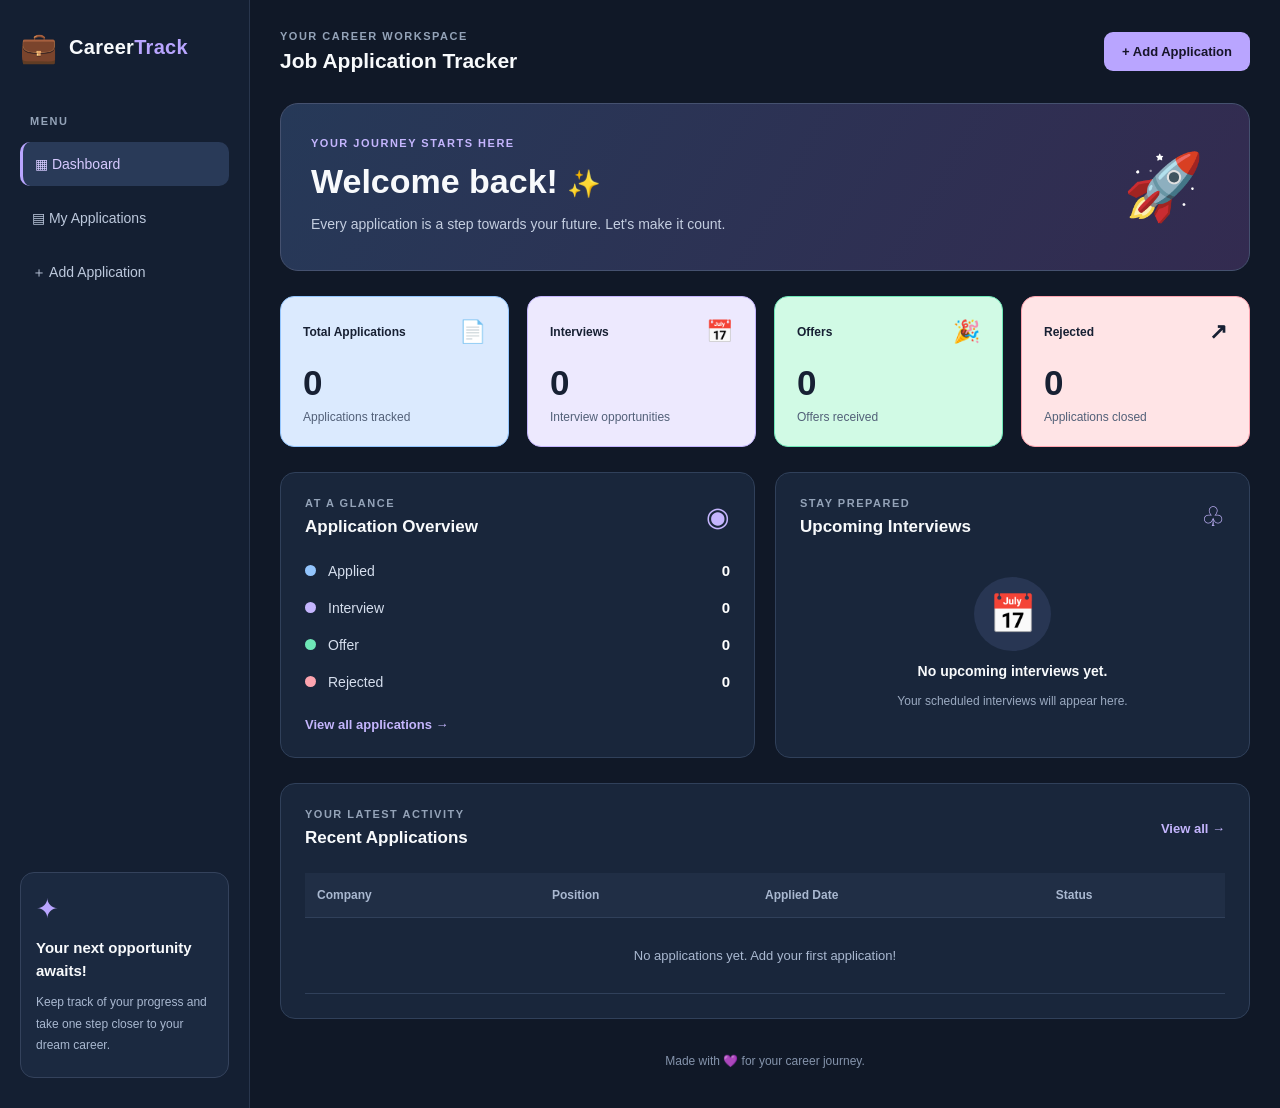
==== index.html @ 1b051238 "Initialise job application tracker project" ====
<!DOCTYPE html>
<html lang="en">
<head>
    <meta charset="UTF-8">
    <meta name="viewport" content="width=device-width, initial-scale=1.0">
    <title>Dashboard | Job Application Tracker</title>
    <link rel="stylesheet" href="css/style.css">
    <script src="js/app.js" defer></script>
</head>
<body>

    <div class="app-container">

        <!-- Sidebar -->
        <aside class="sidebar">
            <div class="logo">
                <span class="logo-icon">💼</span>
                <h2>Career<span>Track</span></h2>
            </div>

            <p class="menu-heading">MENU</p>

            <nav class="sidebar-nav">
                <a href="index.html" class="nav-link active">▦ Dashboard</a>
                <a href="applications.html" class="nav-link">▤ My Applications</a>
                <a href="add-application.html" class="nav-link">＋ Add Application</a>
            </nav>

            <div class="sidebar-bottom">
                <div class="motivation-icon">✦</div>
                <h3>Your next opportunity awaits!</h3>
                <p>Keep track of your progress and take one step closer to your dream career.</p>
            </div>
        </aside>

        <!-- Main Content -->
        <main class="main-content">

            <header class="topbar">
                <div>
                    <p class="topbar-label">YOUR CAREER WORKSPACE</p>
                    <h2>Job Application Tracker</h2>
                </div>
                <a href="add-application.html" class="topbar-button">
                    + Add Application
                </a>
            </header>

            <section class="welcome-section">
                <div>
                    <p class="eyebrow">YOUR JOURNEY STARTS HERE</p>
                    <h1>Welcome back! <span>✨</span></h1>
                    <p class="welcome-text">
                        Every application is a step towards your future.
                        Let's make it count.
                    </p>
                </div>
                <div class="welcome-illustration">🚀</div>
            </section>

            <!-- Statistics -->
            <section class="stats-grid">

                <div class="stat-card blue-card">
                    <div class="stat-top">
                        <span>Total Applications</span>
                        <span class="stat-icon">📄</span>
                    </div>
                    <h2 id="totalApplications">0</h2>
                    <p>Applications tracked</p>
                </div>

                <div class="stat-card purple-card">
                    <div class="stat-top">
                        <span>Interviews</span>
                        <span class="stat-icon">📅</span>
                    </div>
                    <h2 id="interviewCount">0</h2>
                    <p>Interview opportunities</p>
                </div>

                <div class="stat-card green-card">
                    <div class="stat-top">
                        <span>Offers</span>
                        <span class="stat-icon">🎉</span>
                    </div>
                    <h2 id="offerCount">0</h2>
                    <p>Offers received</p>
                </div>

                <div class="stat-card pink-card">
                    <div class="stat-top">
                        <span>Rejected</span>
                        <span class="stat-icon">↗</span>
                    </div>
                    <h2 id="rejectedCount">0</h2>
                    <p>Applications closed</p>
                </div>

            </section>

            <!-- Application Overview -->
            <section class="content-grid">

                <div class="panel status-panel">
                    <div class="panel-heading">
                        <div>
                            <p class="eyebrow">AT A GLANCE</p>
                            <h2>Application Overview</h2>
                        </div>
                        <span class="heading-icon">◉</span>
                    </div>

                    <div class="status-list">
                        <div class="status-row">
                            <span class="status-dot applied-dot"></span>
                            <span>Applied</span>
                            <strong id="appliedCount">0</strong>
                        </div>

                        <div class="status-row">
                            <span class="status-dot interview-dot"></span>
                            <span>Interview</span>
                            <strong id="overviewInterviewCount">0</strong>
                        </div>

                        <div class="status-row">
                            <span class="status-dot offer-dot"></span>
                            <span>Offer</span>
                            <strong id="overviewOfferCount">0</strong>
                        </div>

                        <div class="status-row">
                            <span class="status-dot rejected-dot"></span>
                            <span>Rejected</span>
                            <strong id="overviewRejectedCount">0</strong>
                        </div>
                    </div>

                    <a href="applications.html" class="text-link">
                        View all applications →
                    </a>
                </div>

                <!-- Upcoming Interviews -->
                <div class="panel">
                    <div class="panel-heading">
                        <div>
                            <p class="eyebrow">STAY PREPARED</p>
                            <h2>Upcoming Interviews</h2>
                        </div>
                        <span class="heading-icon">♧</span>
                    </div>

                    <div id="upcomingInterviews" class="empty-state">
                        <span class="empty-icon">📅</span>
                        <p>No upcoming interviews yet.</p>
                        <span>Your scheduled interviews will appear here.</span>
                    </div>
                </div>

            </section>

            <!-- Recent Applications -->
            <section class="panel recent-panel">
                <div class="panel-heading">
                    <div>
                        <p class="eyebrow">YOUR LATEST ACTIVITY</p>
                        <h2>Recent Applications</h2>
                    </div>
                    <a href="applications.html" class="text-link">
                        View all →
                    </a>
                </div>

                <div class="table-wrapper">
                    <table>
                        <thead>
                            <tr>
                                <th>Company</th>
                                <th>Position</th>
                                <th>Applied Date</th>
                                <th>Status</th>
                            </tr>
                        </thead>
                        <tbody id="recentApplications">
                            <tr>
                                <td colspan="4" class="table-empty">
                                    No applications yet. Add your first application!
                                </td>
                            </tr>
                        </tbody>
                    </table>
                </div>
            </section>

            <footer class="footer">
                Made with 💜 for your career journey.
            </footer>

        </main>
    </div>

</body>
</html>
---- css/style.css ----
/* ---------- General Styles ---------- */

* {
    margin: 0;
    padding: 0;
    box-sizing: border-box;
}

body {
    font-family: "Segoe UI", Arial, sans-serif;
    background-color: #101827;
    color: #f8fafc;
    min-height: 100vh;
}

a {
    text-decoration: none;
    color: inherit;
}

button, input {
    font: inherit;
}

.app-container {
    display: flex;
    min-height: 100vh;
}

/* ---------- Sidebar ---------- */

.sidebar {
    width: 250px;
    background-color: #141f32;
    border-right: 1px solid #29364d;
    padding: 30px 20px;
    display: flex;
    flex-direction: column;
    flex-shrink: 0;
}

.logo {
    display: flex;
    align-items: center;
    gap: 12px;
    margin-bottom: 50px;
}

.logo-icon {
    font-size: 30px;
}

.logo h2 {
    font-size: 20px;
    letter-spacing: 0.3px;
}

.logo h2 span {
    color: #b9a5ff;
}

.menu-heading,
.eyebrow,
.topbar-label {
    color: #94a3b8;
    font-size: 11px;
    letter-spacing: 1.5px;
    font-weight: 600;
}

.menu-heading {
    margin-bottom: 15px;
    padding-left: 10px;
}

.sidebar-nav {
    display: flex;
    flex-direction: column;
    gap: 10px;
}

.nav-link {
    padding: 14px 12px;
    border-radius: 10px;
    color: #bdc9dd;
    font-size: 14px;
    transition: 0.2s;
}

.nav-link:hover,
.nav-link.active {
    background-color: #293a58;
    color: #d6caff;
}

.nav-link.active {
    border-left: 3px solid #b9a5ff;
}

.sidebar-bottom {
    margin-top: auto;
    padding: 20px 15px;
    background-color: #1b2940;
    border: 1px solid #34425c;
    border-radius: 14px;
}

.motivation-icon {
    font-size: 27px;
    color: #b9a5ff;
    margin-bottom: 12px;
}

.sidebar-bottom h3 {
    font-size: 15px;
    line-height: 1.5;
    margin-bottom: 10px;
}

.sidebar-bottom p {
    font-size: 12px;
    line-height: 1.8;
    color: #a9b8d0;
}

/* ---------- Main Content ---------- */

.main-content {
    flex: 1;
    min-width: 0;
    padding: 30px;
}

.topbar {
    display: flex;
    justify-content: space-between;
    align-items: center;
    gap: 15px;
    margin-bottom: 30px;
}

.topbar-label {
    margin-bottom: 7px;
}

.topbar h2 {
    font-size: 21px;
}

.topbar-button {
    background-color: #b9a5ff;
    color: #17152a;
    padding: 12px 18px;
    border-radius: 9px;
    font-size: 13px;
    font-weight: 700;
    transition: 0.2s;
}

.topbar-button:hover {
    background-color: #d0c4ff;
    transform: translateY(-2px);
}

/* ---------- Welcome Section ---------- */

.welcome-section {
    display: flex;
    align-items: center;
    justify-content: space-between;
    gap: 20px;
    background: linear-gradient(120deg, #263958, #332b50);
    border: 1px solid #45516f;
    border-radius: 18px;
    padding: 30px;
    margin-bottom: 25px;
}

.welcome-section .eyebrow {
    color: #c4b5fd;
    margin-bottom: 13px;
}

.welcome-section h1 {
    font-size: clamp(25px, 3vw, 34px);
    margin-bottom: 12px;
}

.welcome-section h1 span {
    font-size: 27px;
}

.welcome-text {
    color: #c4cee0;
    line-height: 1.7;
    font-size: 14px;
}

.welcome-illustration {
    font-size: 65px;
    padding: 15px;
    flex-shrink: 0;
}

/* ---------- Statistics Cards ---------- */

.stats-grid {
    display: grid;
    grid-template-columns: repeat(4, minmax(0, 1fr));
    gap: 18px;
    margin-bottom: 25px;
}

.stat-card {
    padding: 22px;
    border-radius: 14px;
    border: 1px solid transparent;
    color: #172033;
    transition: transform 0.2s;
}

.stat-card:hover {
    transform: translateY(-4px);
}

.blue-card {
    background-color: #dbeafe;
    border-color: #93c5fd;
}

.purple-card {
    background-color: #ede9fe;
    border-color: #c4b5fd;
}

.green-card {
    background-color: #d1fae5;
    border-color: #6ee7b7;
}

.pink-card {
    background-color: #ffe4e6;
    border-color: #fda4af;
}

.stat-top {
    display: flex;
    align-items: center;
    justify-content: space-between;
    gap: 8px;
    font-size: 12px;
    font-weight: 600;
}

.stat-icon {
    font-size: 22px;
}

.stat-card h2 {
    font-size: 35px;
    margin: 18px 0 7px;
}

.stat-card p {
    font-size: 12px;
    color: #526078;
}

/* ---------- Content Panels ---------- */

.content-grid {
    display: grid;
    grid-template-columns: 1fr 1fr;
    gap: 20px;
    margin-bottom: 25px;
}

.panel {
    background-color: #19263b;
    border: 1px solid #30405a;
    border-radius: 15px;
    padding: 24px;
    min-width: 0;
}

.panel-heading {
    display: flex;
    align-items: center;
    justify-content: space-between;
    gap: 12px;
    margin-bottom: 25px;
}

.panel-heading .eyebrow {
    margin-bottom: 8px;
}

.panel-heading h2 {
    font-size: 17px;
}

.heading-icon {
    font-size: 27px;
    color: #c4b5fd;
}

/* ---------- Application Status ---------- */

.status-list {
    display: flex;
    flex-direction: column;
    gap: 20px;
    margin-bottom: 25px;
}

.status-row {
    display: flex;
    align-items: center;
    gap: 12px;
    color: #d5deed;
    font-size: 14px;
}

.status-row strong {
    margin-left: auto;
    color: #ffffff;
    font-size: 15px;
}

.status-dot {
    width: 11px;
    height: 11px;
    border-radius: 50%;
}

.applied-dot {
    background-color: #93c5fd;
}

.interview-dot {
    background-color: #c4b5fd;
}

.offer-dot {
    background-color: #6ee7b7;
}

.rejected-dot {
    background-color: #fda4af;
}

.text-link {
    color: #c4b5fd;
    font-size: 13px;
    font-weight: 600;
}

.text-link:hover {
    color: #e0d7ff;
}

/* ---------- Upcoming Interviews ---------- */

.empty-state {
    display: flex;
    flex-direction: column;
    align-items: center;
    text-align: center;
    padding: 15px 5px 20px;
    gap: 12px;
}

.empty-icon {
    font-size: 38px;
    background-color: #283653;
    border-radius: 50%;
    padding: 15px;
}

.empty-state p {
    font-size: 14px;
    font-weight: 600;
}

.empty-state span:last-child {
    color: #9baac1;
    font-size: 12px;
    line-height: 1.7;
}

/* ---------- Recent Applications Table ---------- */

.recent-panel {
    margin-bottom: 25px;
}

.table-wrapper {
    width: 100%;
    overflow-x: auto;
}

table {
    width: 100%;
    border-collapse: collapse;
    text-align: left;
}

th {
    color: #a9b8d0;
    background-color: #202e45;
    font-size: 12px;
    font-weight: 600;
}

th, td {
    padding: 15px 12px;
    border-bottom: 1px solid #30405a;
    white-space: nowrap;
}

td {
    color: #e2e8f0;
    font-size: 13px;
}

.table-empty {
    text-align: center;
    padding: 30px 12px;
    color: #a9b8d0;
}

/* ---------- Footer ---------- */

.footer {
    text-align: center;
    color: #8493ab;
    font-size: 12px;
    padding: 10px;
}

/* ---------- Responsive Design ---------- */

@media (max-width: 1100px) {
    .stats-grid {
        grid-template-columns: repeat(2, minmax(0, 1fr));
    }

    .content-grid {
        grid-template-columns: 1fr;
    }
}

@media (max-width: 700px) {
    .app-container {
        flex-direction: column;
    }

    .sidebar {
        width: 100%;
        padding: 20px;
    }

    .logo {
        margin-bottom: 25px;
    }

    .sidebar-nav {
        flex-direction: row;
        flex-wrap: wrap;
    }

    .nav-link {
        font-size: 12px;
        padding: 11px;
    }

    .sidebar-bottom {
        display: none;
    }

    .main-content {
        padding: 18px;
    }

    .topbar {
        align-items: flex-start;
        flex-direction: column;
    }

    .welcome-section {
        padding: 22px;
    }

    .welcome-illustration {
        font-size: 40px;
        padding: 0;
    }

    .stats-grid {
        gap: 12px;
    }

    .stat-card {
        padding: 15px;
    }

    .stat-card h2 {
        font-size: 29px;
    }

    .stat-top {
        font-size: 11px;
    }

    .panel {
        padding: 18px;
    }
}

@media (max-width: 380px) {
    .stats-grid {
        grid-template-columns: 1fr;
    }
}
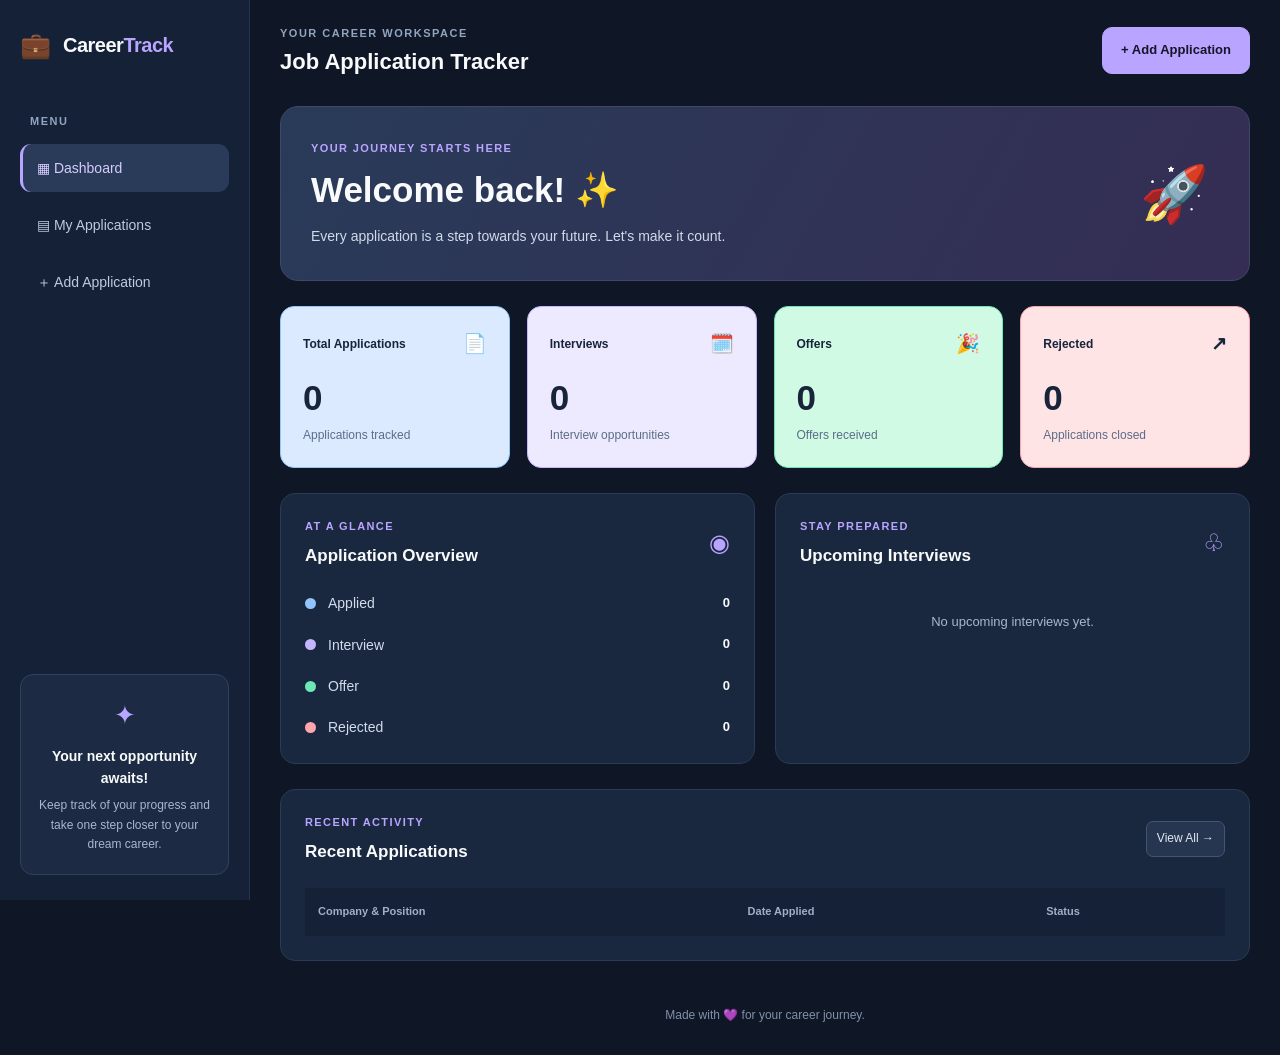
==== commit e785dab3: "Improve accessibility and usability" ====
--- a/index.html
+++ b/index.html
@@ -4,204 +4,202 @@
 <head>
     <meta charset="UTF-8">
     <meta name="viewport" content="width=device-width, initial-scale=1.0">
-    <title>Dashboard | Job Application Tracker</title>
+    <meta name="description" content="CareerTrack helps you organise job and internship applications, track interviews and monitor your career progress.">
+    <title>Dashboard | CareerTrack</title>
+
     <link rel="stylesheet" href="css/style.css">
     <script src="js/app.js" defer></script>
 </head>
 <body>
 
-    <div class="app-container">
-
-        <!-- Sidebar -->
-        <aside class="sidebar">
-            <div class="logo">
-                <span class="logo-icon">💼</span>
-                <h2>Career<span>Track</span></h2>
-            </div>
-
-            <p class="menu-heading">MENU</p>
-
-            <nav class="sidebar-nav">
-                <a href="index.html" class="nav-link active">▦ Dashboard</a>
-                <a href="applications.html" class="nav-link">▤ My Applications</a>
-                <a href="add-application.html" class="nav-link">＋ Add Application</a>
-            </nav>
-
-            <div class="sidebar-bottom">
-                <div class="motivation-icon">✦</div>
-                <h3>Your next opportunity awaits!</h3>
-                <p>Keep track of your progress and take one step closer to your dream career.</p>
-            </div>
-        </aside>
-
-        <!-- Main Content -->
-        <main class="main-content">
-
-            <header class="topbar">
-                <div>
-                    <p class="topbar-label">YOUR CAREER WORKSPACE</p>
-                    <h2>Job Application Tracker</h2>
-                </div>
-                <a href="add-application.html" class="topbar-button">
-                    + Add Application
-                </a>
-            </header>
-
-            <section class="welcome-section">
-                <div>
-                    <p class="eyebrow">YOUR JOURNEY STARTS HERE</p>
-                    <h1>Welcome back! <span>✨</span></h1>
-                    <p class="welcome-text">
-                        Every application is a step towards your future.
-                        Let's make it count.
-                    </p>
-                </div>
-                <div class="welcome-illustration">🚀</div>
-            </section>
-
-            <!-- Statistics -->
-            <section class="stats-grid">
-
-                <div class="stat-card blue-card">
-                    <div class="stat-top">
-                        <span>Total Applications</span>
-                        <span class="stat-icon">📄</span>
-                    </div>
-                    <h2 id="totalApplications">0</h2>
-                    <p>Applications tracked</p>
-                </div>
-
-                <div class="stat-card purple-card">
-                    <div class="stat-top">
-                        <span>Interviews</span>
-                        <span class="stat-icon">📅</span>
-                    </div>
-                    <h2 id="interviewCount">0</h2>
-                    <p>Interview opportunities</p>
-                </div>
-
-                <div class="stat-card green-card">
-                    <div class="stat-top">
-                        <span>Offers</span>
-                        <span class="stat-icon">🎉</span>
-                    </div>
-                    <h2 id="offerCount">0</h2>
-                    <p>Offers received</p>
-                </div>
-
-                <div class="stat-card pink-card">
-                    <div class="stat-top">
-                        <span>Rejected</span>
-                        <span class="stat-icon">↗</span>
-                    </div>
-                    <h2 id="rejectedCount">0</h2>
-                    <p>Applications closed</p>
-                </div>
-
-            </section>
-
-            <!-- Application Overview -->
-            <section class="content-grid">
-
-                <div class="panel status-panel">
-                    <div class="panel-heading">
-                        <div>
-                            <p class="eyebrow">AT A GLANCE</p>
-                            <h2>Application Overview</h2>
-                        </div>
-                        <span class="heading-icon">◉</span>
-                    </div>
-
-                    <div class="status-list">
-                        <div class="status-row">
-                            <span class="status-dot applied-dot"></span>
-                            <span>Applied</span>
-                            <strong id="appliedCount">0</strong>
-                        </div>
-
-                        <div class="status-row">
-                            <span class="status-dot interview-dot"></span>
-                            <span>Interview</span>
-                            <strong id="overviewInterviewCount">0</strong>
-                        </div>
-
-                        <div class="status-row">
-                            <span class="status-dot offer-dot"></span>
-                            <span>Offer</span>
-                            <strong id="overviewOfferCount">0</strong>
-                        </div>
-
-                        <div class="status-row">
-                            <span class="status-dot rejected-dot"></span>
-                            <span>Rejected</span>
-                            <strong id="overviewRejectedCount">0</strong>
-                        </div>
-                    </div>
-
-                    <a href="applications.html" class="text-link">
-                        View all applications →
-                    </a>
-                </div>
-
-                <!-- Upcoming Interviews -->
-                <div class="panel">
-                    <div class="panel-heading">
-                        <div>
-                            <p class="eyebrow">STAY PREPARED</p>
-                            <h2>Upcoming Interviews</h2>
-                        </div>
-                        <span class="heading-icon">♧</span>
-                    </div>
-
-                    <div id="upcomingInterviews" class="empty-state">
-                        <span class="empty-icon">📅</span>
-                        <p>No upcoming interviews yet.</p>
-                        <span>Your scheduled interviews will appear here.</span>
-                    </div>
-                </div>
-
-            </section>
-
-            <!-- Recent Applications -->
-            <section class="panel recent-panel">
+<div class="app-container">
+
+    <aside class="sidebar">
+        <div class="logo">
+            <span class="logo-icon">💼</span>
+            <h2>Career<span>Track</span></h2>
+        </div>
+
+        <p class="menu-heading">MENU</p>
+
+        <nav class="sidebar-nav" aria-label="Main navigation">
+            <a href="index.html" class="nav-link active" aria-current="page">▦ Dashboard</a>
+            <a href="applications.html" class="nav-link">▤ My Applications</a>
+            <a href="add-application.html" class="nav-link">＋ Add Application</a>
+        </nav>
+
+        <div class="sidebar-bottom">
+            <div class="motivation-icon">✦</div>
+            <h3>Your next opportunity awaits!</h3>
+            <p>Keep track of your progress and take one step closer to your dream career.</p>
+        </div>
+    </aside>
+
+    <main class="main-content">
+
+        <header class="topbar">
+            <div>
+                <p class="topbar-label">YOUR CAREER WORKSPACE</p>
+                <h2>Job Application Tracker</h2>
+            </div>
+
+            <a href="add-application.html" class="topbar-button">
+                + Add Application
+            </a>
+        </header>
+
+        <section class="welcome-section">
+            <div>
+                <p class="eyebrow">YOUR JOURNEY STARTS HERE</p>
+                <h1>Welcome back! ✨</h1>
+                <p class="welcome-text">
+                    Every application is a step towards your future.
+                    Let's make it count.
+                </p>
+            </div>
+
+            <div class="welcome-illustration" aria-hidden="true">🚀</div>
+        </section>
+
+        <!-- Main Statistics -->
+        <section class="stats-grid" aria-label="Application statistics">
+
+            <article class="stat-card blue-card">
+                <div class="stat-top">
+                    <span>Total Applications</span>
+                    <span class="stat-icon" aria-hidden="true">📄</span>
+                </div>
+                <h2 id="totalApplications">0</h2>
+                <p>Applications tracked</p>
+            </article>
+
+            <article class="stat-card purple-card">
+                <div class="stat-top">
+                    <span>Interviews</span>
+                    <span class="stat-icon" aria-hidden="true">🗓️</span>
+                </div>
+                <h2 id="totalInterviews">0</h2>
+                <p>Interview opportunities</p>
+            </article>
+
+            <article class="stat-card green-card">
+                <div class="stat-top">
+                    <span>Offers</span>
+                    <span class="stat-icon" aria-hidden="true">🎉</span>
+                </div>
+                <h2 id="totalOffers">0</h2>
+                <p>Offers received</p>
+            </article>
+
+            <article class="stat-card pink-card">
+                <div class="stat-top">
+                    <span>Rejected</span>
+                    <span class="stat-icon" aria-hidden="true">↗</span>
+                </div>
+                <h2 id="totalRejected">0</h2>
+                <p>Applications closed</p>
+            </article>
+
+        </section>
+
+        <!-- Overview and Upcoming Interviews -->
+        <section class="dashboard-grid">
+
+            <article class="panel">
                 <div class="panel-heading">
                     <div>
-                        <p class="eyebrow">YOUR LATEST ACTIVITY</p>
-                        <h2>Recent Applications</h2>
-                    </div>
-                    <a href="applications.html" class="text-link">
-                        View all →
-                    </a>
-                </div>
-
-                <div class="table-wrapper">
-                    <table>
-                        <thead>
-                            <tr>
-                                <th>Company</th>
-                                <th>Position</th>
-                                <th>Applied Date</th>
-                                <th>Status</th>
-                            </tr>
-                        </thead>
-                        <tbody id="recentApplications">
-                            <tr>
-                                <td colspan="4" class="table-empty">
-                                    No applications yet. Add your first application!
-                                </td>
-                            </tr>
-                        </tbody>
-                    </table>
-                </div>
-            </section>
-
-            <footer class="footer">
-                Made with 💜 for your career journey.
-            </footer>
-
-        </main>
-    </div>
+                        <p class="eyebrow">AT A GLANCE</p>
+                        <h2>Application Overview</h2>
+                    </div>
+                    <span class="heading-icon" aria-hidden="true">◉</span>
+                </div>
+
+                <div class="overview-list">
+
+                    <div class="overview-item">
+                        <span class="overview-dot dot-applied"></span>
+                        <span>Applied</span>
+                        <strong id="overviewApplied">0</strong>
+                    </div>
+
+                    <div class="overview-item">
+                        <span class="overview-dot dot-interview"></span>
+                        <span>Interview</span>
+                        <strong id="overviewInterview">0</strong>
+                    </div>
+
+                    <div class="overview-item">
+                        <span class="overview-dot dot-offer"></span>
+                        <span>Offer</span>
+                        <strong id="overviewOffer">0</strong>
+                    </div>
+
+                    <div class="overview-item">
+                        <span class="overview-dot dot-rejected"></span>
+                        <span>Rejected</span>
+                        <strong id="overviewRejected">0</strong>
+                    </div>
+
+                </div>
+            </article>
+
+            <article class="panel">
+                <div class="panel-heading">
+                    <div>
+                        <p class="eyebrow">STAY PREPARED</p>
+                        <h2>Upcoming Interviews</h2>
+                    </div>
+                    <span class="heading-icon" aria-hidden="true">♧</span>
+                </div>
+
+                <div id="upcomingInterviews">
+                    <p>No upcoming interviews yet.</p>
+                </div>
+            </article>
+
+        </section>
+
+        <!-- Recent Applications -->
+        <section class="panel">
+            <div class="panel-heading">
+                <div>
+                    <p class="eyebrow">RECENT ACTIVITY</p>
+                    <h2>Recent Applications</h2>
+                </div>
+
+                <a href="applications.html" class="action-button">
+                    View All →
+                </a>
+            </div>
+
+            <div class="table-wrapper">
+                <table class="applications-table">
+                    <thead>
+                        <tr>
+                            <th>Company & Position</th>
+                            <th>Date Applied</th>
+                            <th>Status</th>
+                        </tr>
+                    </thead>
+                    <tbody id="recentApplicationsBody"></tbody>
+                </table>
+            </div>
+
+            <div id="recentEmptyState" class="empty-state" hidden>
+                <span class="empty-icon" aria-hidden="true">📂</span>
+                <p>No applications added yet.</p>
+                <a href="add-application.html" class="topbar-button">
+                    Add Your First Application
+                </a>
+            </div>
+        </section>
+
+        <footer class="footer">
+            Made with 💜 for your career journey.
+        </footer>
+
+    </main>
+</div>
 
 </body>
 </html>
-
--- a/css/style.css
+++ b/css/style.css
@@ -1,478 +1,860 @@
 
-/* ---------- General Styles ---------- */
+/* ==================================================
+   CAREERTRACK - JOB APPLICATION TRACKER
+   Main stylesheet for all pages
+   ================================================== */
+
+/* ---------- 1. Global Styles ---------- */
+
+:root {
+    --background: #0f1727;
+    --sidebar: #142137;
+    --panel: #19283f;
+    --panel-hover: #22334e;
+    --border: #30415c;
+    --text: #f8fafc;
+    --muted: #a8b7ce;
+    --lavender: #b9a5ff;
+    --lavender-light: #d8ccff;
+    --blue: #dbeafe;
+    --purple: #ede9fe;
+    --green: #d1fae5;
+    --pink: #ffe4e6;
+    --danger: #fda4af;
+    --success: #6ee7b7;
+    --radius: 15px;
+}
 
 * {
+    box-sizing: border-box;
     margin: 0;
     padding: 0;
-    box-sizing: border-box;
+}
+
+html {
+    scroll-behavior: smooth;
 }
 
 body {
     font-family: "Segoe UI", Arial, sans-serif;
-    background-color: #101827;
-    color: #f8fafc;
+    background: var(--background);
+    color: var(--text);
+    font-size: 14px;
+    line-height: 1.6;
+}
+
+a {
+    color: inherit;
+    text-decoration: none;
+}
+
+button,
+input,
+select,
+textarea {
+    font: inherit;
+}
+
+button {
+    cursor: pointer;
+}
+
+button:focus-visible,
+a:focus-visible,
+input:focus-visible,
+select:focus-visible,
+textarea:focus-visible {
+    outline: 2px solid var(--lavender);
+    outline-offset: 3px;
+}
+
+button:disabled {
+    opacity: 0.6;
+    cursor: not-allowed;
+}
+
+[hidden] {
+    display: none !important;
+}
+
+/* ---------- 2. Main Layout ---------- */
+
+.app-container {
     min-height: 100vh;
 }
-
-a {
-    text-decoration: none;
-    color: inherit;
-}
-
-button, input {
-    font: inherit;
-}
-
-.app-container {
-    display: flex;
-    min-height: 100vh;
-}
-
-/* ---------- Sidebar ---------- */
 
 .sidebar {
     width: 250px;
-    background-color: #141f32;
-    border-right: 1px solid #29364d;
-    padding: 30px 20px;
+    height: 100vh;
+    position: fixed;
+    top: 0;
+    left: 0;
     display: flex;
     flex-direction: column;
-    flex-shrink: 0;
-}
+    padding: 25px 20px;
+    background: var(--sidebar);
+    border-right: 1px solid #263650;
+    overflow-y: auto;
+    z-index: 10;
+}
+
+.main-content {
+    margin-left: 250px;
+    min-height: 100vh;
+    padding: 25px 30px;
+    max-width: 1800px;
+}
+
+/* ---------- 3. Sidebar ---------- */
 
 .logo {
     display: flex;
     align-items: center;
     gap: 12px;
-    margin-bottom: 50px;
+    margin-bottom: 48px;
 }
 
 .logo-icon {
-    font-size: 30px;
+    font-size: 25px;
 }
 
 .logo h2 {
     font-size: 20px;
-    letter-spacing: 0.3px;
+    font-weight: 750;
+    letter-spacing: -0.5px;
 }
 
 .logo h2 span {
-    color: #b9a5ff;
-}
-
-.menu-heading,
-.eyebrow,
-.topbar-label {
-    color: #94a3b8;
+    color: var(--lavender);
+}
+
+.menu-heading {
+    color: #91a4c0;
     font-size: 11px;
+    font-weight: 700;
     letter-spacing: 1.5px;
-    font-weight: 600;
-}
-
-.menu-heading {
-    margin-bottom: 15px;
-    padding-left: 10px;
+    margin: 0 10px 13px;
 }
 
 .sidebar-nav {
     display: flex;
     flex-direction: column;
-    gap: 10px;
+    gap: 9px;
 }
 
 .nav-link {
-    padding: 14px 12px;
-    border-radius: 10px;
-    color: #bdc9dd;
-    font-size: 14px;
-    transition: 0.2s;
-}
-
-.nav-link:hover,
+    display: block;
+    padding: 13px 14px;
+    color: #bdcbe0;
+    border-radius: 11px;
+    border-left: 3px solid transparent;
+    transition: background 0.2s, color 0.2s;
+}
+
+.nav-link:hover {
+    background: #22334e;
+    color: white;
+}
+
 .nav-link.active {
-    background-color: #293a58;
-    color: #d6caff;
-}
-
-.nav-link.active {
-    border-left: 3px solid #b9a5ff;
+    color: var(--lavender-light);
+    background: #293b59;
+    border-left-color: var(--lavender);
 }
 
 .sidebar-bottom {
     margin-top: auto;
     padding: 20px 15px;
-    background-color: #1b2940;
-    border: 1px solid #34425c;
+    border-radius: 13px;
+    background: #1c2b43;
+    border: 1px solid #30415c;
+    text-align: center;
+}
+
+.motivation-icon {
+    font-size: 26px;
+    color: var(--lavender);
+    margin-bottom: 8px;
+}
+
+.sidebar-bottom h3 {
+    font-size: 14px;
+    margin-bottom: 7px;
+}
+
+.sidebar-bottom p {
+    color: var(--muted);
+    font-size: 12px;
+}
+
+/* ---------- 4. Header ---------- */
+
+.topbar {
+    display: flex;
+    justify-content: space-between;
+    align-items: center;
+    gap: 20px;
+    margin-bottom: 30px;
+}
+
+.topbar-label {
+    color: #91a4c0;
+    font-size: 11px;
+    font-weight: 700;
+    letter-spacing: 1.5px;
+    margin-bottom: 5px;
+}
+
+.topbar h2 {
+    font-size: 22px;
+    line-height: 1.3;
+}
+
+.topbar-button,
+.primary-button {
+    display: inline-flex;
+    justify-content: center;
+    align-items: center;
+    gap: 8px;
+    padding: 12px 18px;
+    border: 1px solid var(--lavender);
+    border-radius: 10px;
+    background: var(--lavender);
+    color: #17152a;
+    font-weight: 700;
+    font-size: 13px;
+    transition: 0.2s;
+}
+
+.topbar-button:hover,
+.primary-button:hover {
+    background: var(--lavender-light);
+    border-color: var(--lavender-light);
+    transform: translateY(-1px);
+}
+
+/* ---------- 5. Welcome Banner ---------- */
+
+.welcome-section {
+    display: flex;
+    justify-content: space-between;
+    align-items: center;
+    gap: 25px;
+    padding: 30px;
+    margin-bottom: 25px;
+    min-height: 175px;
+    background: linear-gradient(120deg, #293b59, #352d54);
+    border: 1px solid #414765;
+    border-radius: 18px;
+}
+
+.eyebrow {
+    color: var(--lavender);
+    font-size: 11px;
+    font-weight: 750;
+    letter-spacing: 1.4px;
+    margin-bottom: 9px;
+}
+
+.welcome-section h1 {
+    font-size: clamp(24px, 3vw, 35px);
+    line-height: 1.3;
+    margin-bottom: 12px;
+}
+
+.welcome-text {
+    color: #d0daea;
+    font-size: 14px;
+    max-width: 650px;
+}
+
+.welcome-illustration {
+    font-size: 55px;
+    flex-shrink: 0;
+    padding: 10px;
+}
+
+/* ---------- 6. Statistic Cards ---------- */
+
+.stats-grid {
+    display: grid;
+    grid-template-columns: repeat(4, minmax(0, 1fr));
+    gap: 17px;
+    margin-bottom: 25px;
+}
+
+.stat-card {
+    min-width: 0;
+    min-height: 160px;
+    padding: 22px;
     border-radius: 14px;
-}
-
-.motivation-icon {
-    font-size: 27px;
-    color: #b9a5ff;
-    margin-bottom: 12px;
-}
-
-.sidebar-bottom h3 {
-    font-size: 15px;
-    line-height: 1.5;
-    margin-bottom: 10px;
-}
-
-.sidebar-bottom p {
+    border: 1px solid transparent;
+    color: #17243a;
+    transition: transform 0.2s;
+}
+
+.stat-card:hover {
+    transform: translateY(-3px);
+}
+
+.blue-card {
+    background: var(--blue);
+    border-color: #93c5fd;
+}
+
+.purple-card {
+    background: var(--purple);
+    border-color: #c4b5fd;
+}
+
+.green-card {
+    background: var(--green);
+    border-color: #6ee7b7;
+}
+
+.pink-card {
+    background: var(--pink);
+    border-color: #fda4af;
+}
+
+.stat-top {
+    display: flex;
+    justify-content: space-between;
+    align-items: center;
+    gap: 8px;
     font-size: 12px;
-    line-height: 1.8;
-    color: #a9b8d0;
-}
-
-/* ---------- Main Content ---------- */
-
-.main-content {
-    flex: 1;
+    font-weight: 600;
+}
+
+.stat-icon {
+    font-size: 19px;
+}
+
+.stat-card h2 {
+    font-size: 35px;
+    margin-top: 17px;
+    line-height: 1.2;
+}
+
+.stat-card p {
+    margin-top: 7px;
+    color: #5c6d87;
+    font-size: 12px;
+}
+
+/* ---------- 7. General Panels ---------- */
+
+.dashboard-grid {
+    display: grid;
+    grid-template-columns: repeat(2, minmax(0, 1fr));
+    gap: 20px;
+    margin-bottom: 25px;
+}
+
+.panel {
     min-width: 0;
-    padding: 30px;
-}
-
-.topbar {
+    padding: 24px;
+    margin-bottom: 25px;
+    background: var(--panel);
+    border: 1px solid #293b55;
+    border-radius: var(--radius);
+}
+
+.dashboard-grid .panel {
+    margin-bottom: 0;
+}
+
+.panel-heading {
     display: flex;
     justify-content: space-between;
     align-items: center;
     gap: 15px;
-    margin-bottom: 30px;
-}
-
-.topbar-label {
-    margin-bottom: 7px;
-}
-
-.topbar h2 {
-    font-size: 21px;
-}
-
-.topbar-button {
-    background-color: #b9a5ff;
-    color: #17152a;
-    padding: 12px 18px;
-    border-radius: 9px;
-    font-size: 13px;
-    font-weight: 700;
-    transition: 0.2s;
-}
-
-.topbar-button:hover {
-    background-color: #d0c4ff;
-    transform: translateY(-2px);
-}
-
-/* ---------- Welcome Section ---------- */
-
-.welcome-section {
-    display: flex;
-    align-items: center;
-    justify-content: space-between;
-    gap: 20px;
-    background: linear-gradient(120deg, #263958, #332b50);
-    border: 1px solid #45516f;
-    border-radius: 18px;
-    padding: 30px;
-    margin-bottom: 25px;
-}
-
-.welcome-section .eyebrow {
-    color: #c4b5fd;
-    margin-bottom: 13px;
-}
-
-.welcome-section h1 {
-    font-size: clamp(25px, 3vw, 34px);
-    margin-bottom: 12px;
-}
-
-.welcome-section h1 span {
-    font-size: 27px;
-}
-
-.welcome-text {
-    color: #c4cee0;
-    line-height: 1.7;
-    font-size: 14px;
-}
-
-.welcome-illustration {
-    font-size: 65px;
-    padding: 15px;
-    flex-shrink: 0;
-}
-
-/* ---------- Statistics Cards ---------- */
-
-.stats-grid {
-    display: grid;
-    grid-template-columns: repeat(4, minmax(0, 1fr));
-    gap: 18px;
-    margin-bottom: 25px;
-}
-
-.stat-card {
-    padding: 22px;
-    border-radius: 14px;
-    border: 1px solid transparent;
-    color: #172033;
-    transition: transform 0.2s;
-}
-
-.stat-card:hover {
-    transform: translateY(-4px);
-}
-
-.blue-card {
-    background-color: #dbeafe;
-    border-color: #93c5fd;
-}
-
-.purple-card {
-    background-color: #ede9fe;
-    border-color: #c4b5fd;
-}
-
-.green-card {
-    background-color: #d1fae5;
-    border-color: #6ee7b7;
-}
-
-.pink-card {
-    background-color: #ffe4e6;
-    border-color: #fda4af;
-}
-
-.stat-top {
-    display: flex;
-    align-items: center;
-    justify-content: space-between;
-    gap: 8px;
-    font-size: 12px;
-    font-weight: 600;
-}
-
-.stat-icon {
-    font-size: 22px;
-}
-
-.stat-card h2 {
-    font-size: 35px;
-    margin: 18px 0 7px;
-}
-
-.stat-card p {
-    font-size: 12px;
-    color: #526078;
-}
-
-/* ---------- Content Panels ---------- */
-
-.content-grid {
-    display: grid;
-    grid-template-columns: 1fr 1fr;
-    gap: 20px;
-    margin-bottom: 25px;
-}
-
-.panel {
-    background-color: #19263b;
-    border: 1px solid #30405a;
-    border-radius: 15px;
-    padding: 24px;
-    min-width: 0;
-}
-
-.panel-heading {
-    display: flex;
-    align-items: center;
-    justify-content: space-between;
-    gap: 12px;
-    margin-bottom: 25px;
-}
-
-.panel-heading .eyebrow {
-    margin-bottom: 8px;
+    margin-bottom: 24px;
 }
 
 .panel-heading h2 {
     font-size: 17px;
+    line-height: 1.4;
 }
 
 .heading-icon {
-    font-size: 27px;
-    color: #c4b5fd;
-}
-
-/* ---------- Application Status ---------- */
-
-.status-list {
+    font-size: 24px;
+    color: var(--lavender);
+}
+
+/* ---------- 8. Application Overview ---------- */
+
+.overview-list {
     display: flex;
     flex-direction: column;
-    gap: 20px;
-    margin-bottom: 25px;
-}
-
-.status-row {
+    gap: 19px;
+}
+
+.overview-item {
     display: flex;
     align-items: center;
     gap: 12px;
-    color: #d5deed;
-    font-size: 14px;
-}
-
-.status-row strong {
-    margin-left: auto;
-    color: #ffffff;
-    font-size: 15px;
-}
-
-.status-dot {
+    color: #d2dced;
+}
+
+.overview-dot {
     width: 11px;
     height: 11px;
+    flex-shrink: 0;
     border-radius: 50%;
 }
 
-.applied-dot {
-    background-color: #93c5fd;
-}
-
-.interview-dot {
-    background-color: #c4b5fd;
-}
-
-.offer-dot {
-    background-color: #6ee7b7;
-}
-
-.rejected-dot {
-    background-color: #fda4af;
-}
-
-.text-link {
-    color: #c4b5fd;
+.dot-applied {
+    background: #93c5fd;
+}
+
+.dot-interview {
+    background: #c4b5fd;
+}
+
+.dot-offer {
+    background: #6ee7b7;
+}
+
+.dot-rejected {
+    background: #fda4af;
+}
+
+.overview-item strong {
+    margin-left: auto;
+    color: var(--text);
     font-size: 13px;
-    font-weight: 600;
-}
-
-.text-link:hover {
-    color: #e0d7ff;
-}
-
-/* ---------- Upcoming Interviews ---------- */
-
-.empty-state {
+}
+
+/* ---------- 9. Forms ---------- */
+
+.form-panel {
+    max-width: 1050px;
+}
+
+.form-grid {
+    display: grid;
+    grid-template-columns: repeat(2, minmax(0, 1fr));
+    gap: 23px;
+}
+
+.form-group {
     display: flex;
     flex-direction: column;
+    gap: 8px;
+    min-width: 0;
+}
+
+.form-group label {
+    color: #e2e8f0;
+    font-size: 13px;
+    font-weight: 650;
+}
+
+.form-group input,
+.form-group select,
+.form-group textarea {
+    width: 100%;
+    min-width: 0;
+    padding: 12px 13px;
+    color: var(--text);
+    background: #111c2f;
+    border: 1px solid #3b4b66;
+    border-radius: 9px;
+    outline: none;
+    transition: border-color 0.2s, box-shadow 0.2s;
+}
+
+.form-group input,
+.form-group select {
+    min-height: 46px;
+}
+
+.form-group textarea {
+    min-height: 120px;
+    line-height: 1.6;
+    resize: vertical;
+}
+
+.form-group input::placeholder,
+.form-group textarea::placeholder {
+    color: #8190a9;
+}
+
+.form-group input:focus,
+.form-group select:focus,
+.form-group textarea:focus {
+    border-color: var(--lavender);
+    box-shadow: 0 0 0 3px rgb(185 165 255 / 15%);
+}
+
+.form-group select option {
+    color: var(--text);
+    background: var(--panel);
+}
+
+.form-group input[type="date"] {
+    color-scheme: dark;
+}
+
+.full-width {
+    grid-column: 1 / -1;
+}
+
+.form-actions {
+    display: flex;
+    justify-content: flex-end;
+    gap: 12px;
+    flex-wrap: wrap;
+    margin-top: 25px;
+}
+
+.primary-button {
+    min-height: 44px;
+}
+
+.secondary-button {
+    display: inline-flex;
+    justify-content: center;
     align-items: center;
-    text-align: center;
-    padding: 15px 5px 20px;
-    gap: 12px;
-}
-
-.empty-icon {
-    font-size: 38px;
-    background-color: #283653;
-    border-radius: 50%;
-    padding: 15px;
-}
-
-.empty-state p {
-    font-size: 14px;
-    font-weight: 600;
-}
-
-.empty-state span:last-child {
-    color: #9baac1;
-    font-size: 12px;
-    line-height: 1.7;
-}
-
-/* ---------- Recent Applications Table ---------- */
-
-.recent-panel {
-    margin-bottom: 25px;
-}
+    padding: 12px 18px;
+    color: #e2e8f0;
+    background: #263650;
+    border: 1px solid #465773;
+    border-radius: 9px;
+    font-weight: 650;
+    font-size: 13px;
+}
+
+.secondary-button:hover {
+    background: #344663;
+}
+
+.form-message {
+    margin-top: 18px;
+    font-size: 13px;
+}
+
+.form-message:empty {
+    display: none;
+}
+
+.form-message.success {
+    color: var(--success);
+}
+
+.form-message.error {
+    color: var(--danger);
+}
+
+/* ---------- 10. Search and Filters ---------- */
+
+.application-summary {
+    margin-top: 25px;
+}
+
+.filter-grid {
+    display: grid;
+    grid-template-columns: 2fr 1fr 1fr;
+    gap: 18px;
+}
+
+/* ---------- 11. Applications Table ---------- */
 
 .table-wrapper {
     width: 100%;
     overflow-x: auto;
 }
 
-table {
+.applications-table {
     width: 100%;
     border-collapse: collapse;
     text-align: left;
 }
 
-th {
-    color: #a9b8d0;
-    background-color: #202e45;
+.applications-table th {
+    padding: 15px 13px;
+    color: #9fb0c9;
+    background: #142137;
+    font-size: 11px;
+    font-weight: 700;
+    white-space: nowrap;
+}
+
+.applications-table td {
+    padding: 16px 13px;
+    color: #d8e1ef;
+    border-bottom: 1px solid #2b3b54;
+    vertical-align: middle;
+}
+
+.applications-table tbody tr:hover {
+    background: #1d2d45;
+}
+
+.applications-table tbody tr:last-child td {
+    border-bottom: none;
+}
+
+.company-name {
+    color: var(--text);
+    font-weight: 700;
+    margin-bottom: 4px;
+}
+
+.job-name {
+    color: #9eacc3;
     font-size: 12px;
-    font-weight: 600;
-}
-
-th, td {
-    padding: 15px 12px;
-    border-bottom: 1px solid #30405a;
+}
+
+.results-count {
+    color: var(--lavender-light);
+    background: #293650;
+    padding: 7px 11px;
+    border-radius: 20px;
+    font-size: 12px;
     white-space: nowrap;
 }
 
-td {
+.status-badge {
+    display: inline-block;
+    padding: 6px 10px;
+    border-radius: 20px;
+    font-size: 11px;
+    font-weight: 700;
+    white-space: nowrap;
+}
+
+.status-applied {
+    color: #bfdbfe;
+    background: #1e3a5f;
+}
+
+.status-interview {
+    color: #ddd6fe;
+    background: #45336f;
+}
+
+.status-offer {
+    color: #a7f3d0;
+    background: #174c40;
+}
+
+.status-rejected {
+    color: #fecdd3;
+    background: #652d3b;
+}
+
+.application-actions {
+    display: flex;
+    gap: 7px;
+    flex-wrap: wrap;
+}
+
+.action-button {
+    padding: 7px 10px;
     color: #e2e8f0;
+    background: #263650;
+    border: 1px solid #455570;
+    border-radius: 7px;
+    font-size: 12px;
+    white-space: nowrap;
+}
+
+.action-button:hover {
+    color: var(--lavender-light);
+    border-color: var(--lavender);
+}
+
+.delete-button:hover {
+    color: var(--danger);
+    border-color: var(--danger);
+}
+
+/* ---------- 12. Empty States ---------- */
+
+.empty-state {
+    padding: 35px 15px;
+    text-align: center;
+    color: var(--muted);
+}
+
+.empty-icon {
+    display: block;
+    font-size: 35px;
+    margin-bottom: 12px;
+}
+
+.empty-state h3,
+.empty-state p {
+    color: #e2e8f0;
+    margin-bottom: 7px;
+}
+
+.empty-state .topbar-button {
+    margin-top: 15px;
+}
+
+/* ---------- 13. Upcoming Interviews ---------- */
+
+#upcomingInterviews {
+    display: flex;
+    flex-direction: column;
+    gap: 12px;
+}
+
+#upcomingInterviews > p {
+    padding: 20px 10px;
+    color: var(--muted);
+    text-align: center;
     font-size: 13px;
 }
 
-.table-empty {
+.upcoming-interview-item {
+    padding: 15px;
+    background: #22314a;
+    border: 1px solid #344560;
+    border-radius: 12px;
+}
+
+.upcoming-interview-details h3 {
+    color: var(--text);
+    font-size: 14px;
+    margin-bottom: 4px;
+}
+
+.upcoming-interview-details p {
+    color: #b6c3d8;
+    font-size: 12px;
+    margin-bottom: 9px;
+}
+
+.upcoming-interview-date {
+    display: inline-block;
+    padding: 6px 9px;
+    color: var(--lavender-light);
+    background: #383354;
+    border-radius: 7px;
+    font-size: 11px;
+}
+
+/* ---------- 14. Application Details Dialog ---------- */
+
+.details-dialog {
+    width: min(560px, calc(100% - 30px));
+    max-height: 85vh;
+    overflow-y: auto;
+    margin: auto;
+    padding: 25px;
+    color: var(--text);
+    background: var(--panel);
+    border: 1px solid #465773;
+    border-radius: 16px;
+}
+
+.details-dialog::backdrop {
+    background: rgb(5 10 20 / 75%);
+}
+
+.details-dialog h2 {
+    margin-bottom: 20px;
+}
+
+.details-content {
+    display: grid;
+    gap: 14px;
+}
+
+.details-row {
+    padding-bottom: 12px;
+    border-bottom: 1px solid var(--border);
+}
+
+.details-label {
+    display: block;
+    color: var(--lavender);
+    font-size: 11px;
+    font-weight: 700;
+    letter-spacing: 0.8px;
+    margin-bottom: 4px;
+}
+
+.details-value {
+    color: #e2e8f0;
+    overflow-wrap: anywhere;
+    white-space: pre-wrap;
+}
+
+.details-value a {
+    color: var(--lavender-light);
+    text-decoration: underline;
+}
+
+.dialog-actions {
+    display: flex;
+    justify-content: flex-end;
+    gap: 10px;
+    margin-top: 22px;
+}
+
+/* ---------- 15. Footer ---------- */
+
+.footer {
+    padding: 20px 0 5px;
+    color: #8190a9;
     text-align: center;
-    padding: 30px 12px;
-    color: #a9b8d0;
-}
-
-/* ---------- Footer ---------- */
-
-.footer {
-    text-align: center;
-    color: #8493ab;
     font-size: 12px;
-    padding: 10px;
-}
-
-/* ---------- Responsive Design ---------- */
+}
+
+/* ---------- 16. Responsive Layout ---------- */
 
 @media (max-width: 1100px) {
+    .sidebar {
+        width: 220px;
+        padding: 22px 15px;
+    }
+
+    .main-content {
+        margin-left: 220px;
+        padding: 22px;
+    }
+
     .stats-grid {
         grid-template-columns: repeat(2, minmax(0, 1fr));
     }
 
-    .content-grid {
+    .dashboard-grid {
         grid-template-columns: 1fr;
     }
 }
 
-@media (max-width: 700px) {
-    .app-container {
-        flex-direction: column;
-    }
-
+@media (max-width: 760px) {
     .sidebar {
+        position: relative;
         width: 100%;
-        padding: 20px;
+        height: auto;
+        padding: 16px;
+        border-right: none;
+        border-bottom: 1px solid #263650;
     }
 
     .logo {
-        margin-bottom: 25px;
+        margin-bottom: 18px;
+    }
+
+    .menu-heading {
+        margin-bottom: 8px;
     }
 
     .sidebar-nav {
         flex-direction: row;
         flex-wrap: wrap;
+        gap: 7px;
     }
 
     .nav-link {
+        padding: 9px 11px;
         font-size: 12px;
-        padding: 11px;
     }
 
     .sidebar-bottom {
@@ -480,46 +862,108 @@
     }
 
     .main-content {
-        padding: 18px;
+        margin-left: 0;
+        padding: 20px 15px;
     }
 
     .topbar {
         align-items: flex-start;
         flex-direction: column;
+        margin-bottom: 22px;
+    }
+
+    .topbar h2 {
+        font-size: 20px;
     }
 
     .welcome-section {
-        padding: 22px;
+        padding: 23px 20px;
+        min-height: 0;
     }
 
     .welcome-illustration {
-        font-size: 40px;
-        padding: 0;
-    }
-
+        font-size: 38px;
+    }
+
+    .panel {
+        padding: 18px;
+    }
+
+    .filter-grid {
+        grid-template-columns: 1fr 1fr;
+    }
+
+    .filter-grid .form-group:first-child {
+        grid-column: 1 / -1;
+    }
+}
+
+@media (max-width: 520px) {
     .stats-grid {
-        gap: 12px;
+        grid-template-columns: 1fr 1fr;
+        gap: 10px;
     }
 
     .stat-card {
-        padding: 15px;
+        min-height: 135px;
+        padding: 14px;
     }
 
     .stat-card h2 {
         font-size: 29px;
+        margin-top: 12px;
     }
 
     .stat-top {
         font-size: 11px;
     }
 
-    .panel {
-        padding: 18px;
-    }
-}
-
-@media (max-width: 380px) {
-    .stats-grid {
+    .stat-icon {
+        font-size: 16px;
+    }
+
+    .welcome-section h1 {
+        font-size: 24px;
+    }
+
+    .welcome-illustration {
+        display: none;
+    }
+
+    .form-grid {
         grid-template-columns: 1fr;
-    }
-}
+        gap: 18px;
+    }
+
+    .full-width {
+        grid-column: auto;
+    }
+
+    .filter-grid {
+        grid-template-columns: 1fr;
+    }
+
+    .filter-grid .form-group:first-child {
+        grid-column: auto;
+    }
+
+    .form-actions {
+        flex-direction: column-reverse;
+    }
+
+    .form-actions button {
+        width: 100%;
+    }
+
+    .panel-heading {
+        align-items: flex-start;
+    }
+
+    .applications-table {
+        min-width: 750px;
+    }
+
+    .application-summary .stat-card {
+        padding: 12px;
+    }
+}
